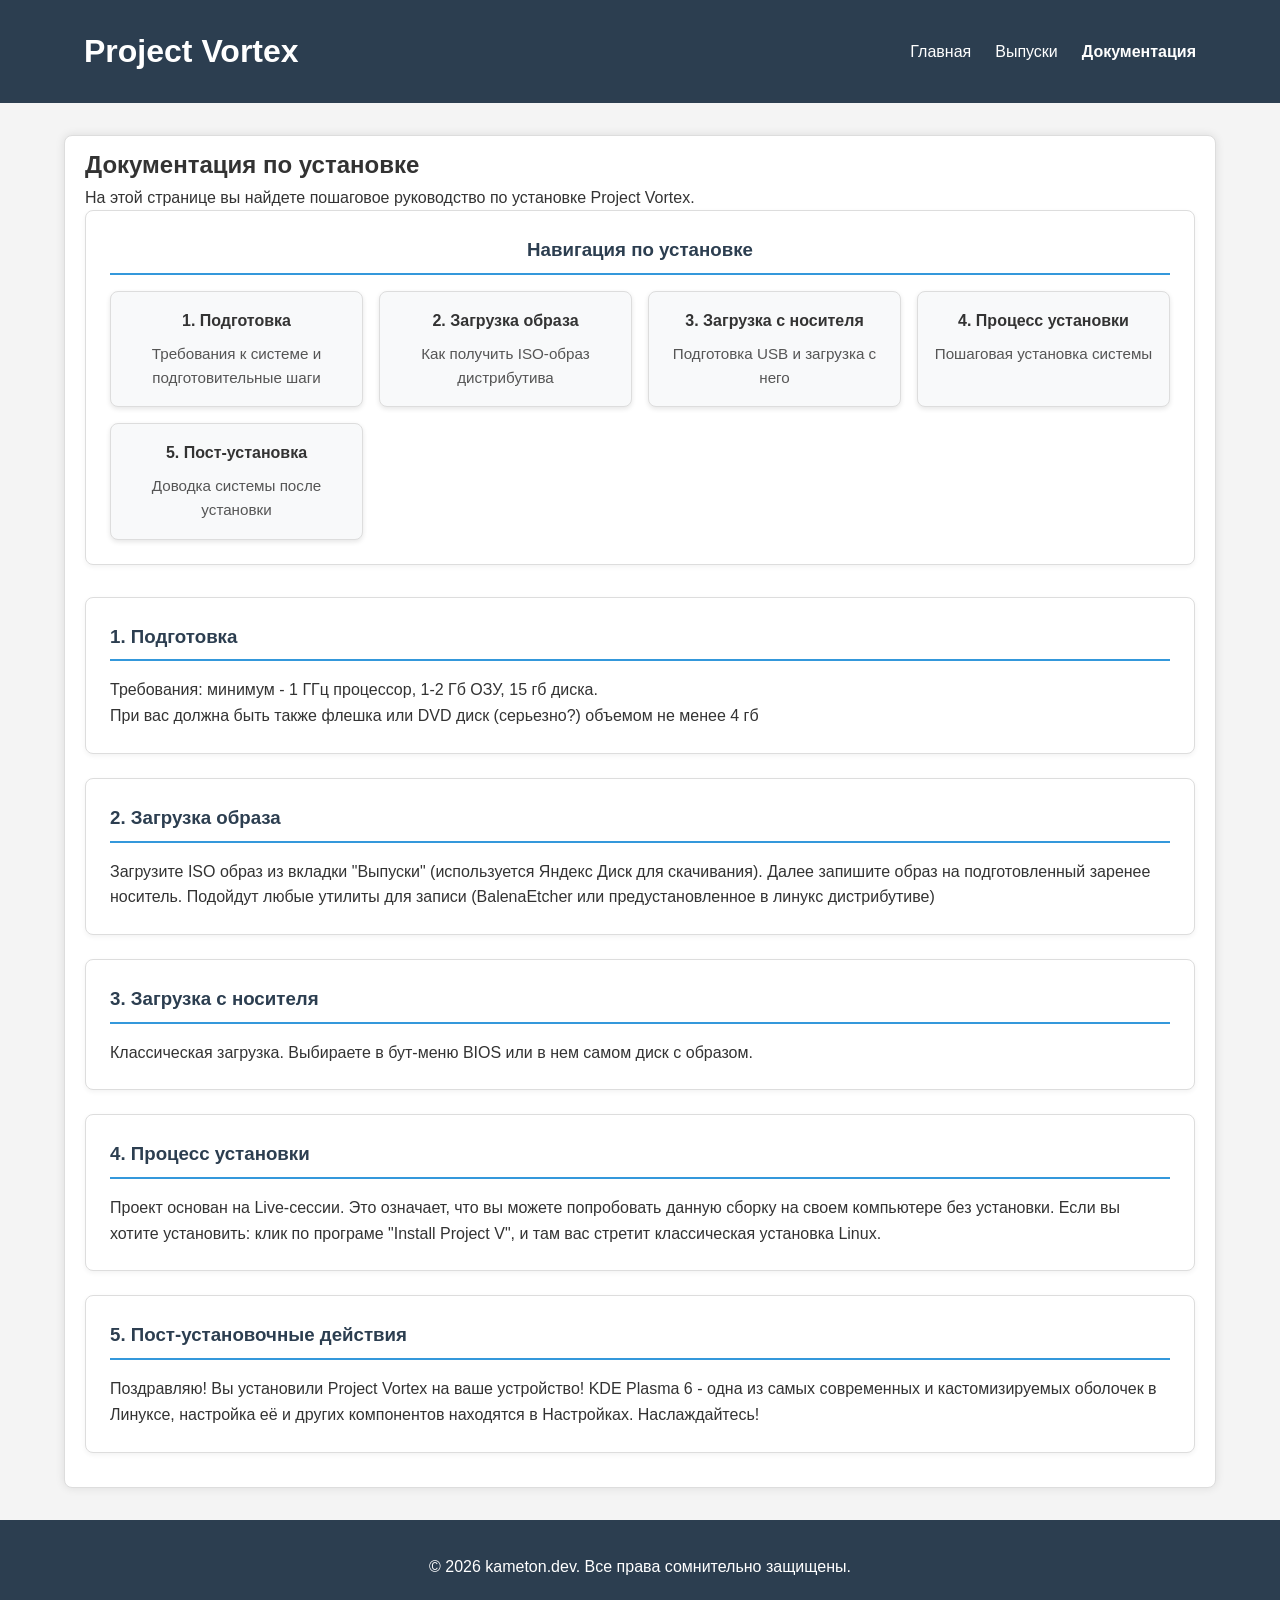
==== docs.html @ 434c221d "дкмо-версия сайта" ====
<!DOCTYPE html>
<html lang="ru">
<head>
    <meta charset="UTF-8">
    <meta name="viewport" content="width=device-width, initial-scale=1.0">
    <title>Документация по установке — Project-Vortex</title>
    <link rel="stylesheet" href="css/style.css">
</head>
<body>
    <header>
        <div class="container">
            <h1>Project Vortex</h1>
            <nav>
                <ul>
                    <li><a href="index.html">Главная</a></li>
                    <li><a href="releases.html">Выпуски</a></li>
                    <li><a href="docs.html">Документация</a></li>
                </ul>
            </nav>
        </div>
    </header>

    <main class="container">
        <h2>Документация по установке</h2>
        <p>На этой странице вы найдете пошаговое руководство по установке Project Vortex.</p>

        <section class="dashboard">
            <h3>Навигация по установке</h3>
            <div class="dashboard-grid">
                <a href="#prerequisites" class="dashboard-card">
                    <h4>1. Подготовка</h4>
                    <p>Требования к системе и подготовительные шаги</p>
                </a>
                <a href="#download" class="dashboard-card">
                    <h4>2. Загрузка образа</h4>
                    <p>Как получить ISO-образ дистрибутива</p>
                </a>
                <a href="#boot" class="dashboard-card">
                    <h4>3. Загрузка с носителя</h4>
                    <p>Подготовка USB и загрузка с него</p>
                </a>
                <a href="#install" class="dashboard-card">
                    <h4>4. Процесс установки</h4>
                    <p>Пошаговая установка системы</p>
                </a>
                <a href="#post-install" class="dashboard-card">
                    <h4>5. Пост-установка</h4>
                    <p>Доводка системы после установки</p>
                </a>
            </div>
        </section>

        <section id="prerequisites">
            <h3>1. Подготовка</h3>
            <p>Требования: минимум - 1 ГГц процессор, 1-2 Гб ОЗУ, 15 гб диска.  </p>
            <p>При вас должна быть также флешка или DVD диск (серьезно?) объемом не менее 4 гб  </p>
        </section>

        <section id="download">
            <h3>2. Загрузка образа</h3>
            <p>Загрузите ISO образ из вкладки "Выпуски" (используется Яндекс Диск для скачивания). Далее запишите образ на подготовленный заренее носитель. Подойдут любые утилиты для записи (BalenaEtcher или предустановленное в линукс дистрибутиве)</p>
        </section>

        <section id="boot">
            <h3>3. Загрузка с носителя</h3>
            <p>Классическая загрузка. Выбираете в бут-меню BIOS или в нем самом диск с образом.</p>
        </section>

        <section id="install">
            <h3>4. Процесс установки</h3>
            <p>Проект основан на Live-сессии. Это означает, что вы можете попробовать данную сборку на своем компьютере без установки. Если вы хотите установить: клик по програме "Install Project V", и там вас стретит классическая установка Linux.</p>
        </section>

        <section id="post-install">
            <h3>5. Пост-установочные действия</h3>
            <p>Поздравляю! Вы установили Project Vortex на ваше устройство! KDE Plasma 6 - одна из самых современных и кастомизируемых оболочек в Линуксе, настройка её и других компонентов находятся в Настройках. Наслаждайтесь!</p>
        </section>
    </main>

    <footer>
        <div class="container">
            <p>&copy; 2026 kameton.dev. Все права сомнительно защищены.</p>
        </div>
    </footer>
</body>
</html>
---- css/style.css ----
/* Документация и дашборд */
.dashboard {
    background-color: var(--container-bg);
    padding: 1.5rem;
    border-radius: 8px;
    border: 1px solid var(--border-color);
    margin-bottom: 2rem;
}

.dashboard h3 {
    color: var(--primary-color);
    margin-bottom: 1rem;
    text-align: center;
}

.dashboard-grid {
    display: grid;
    grid-template-columns: repeat(auto-fit, minmax(220px, 1fr));
    gap: 1rem;
}

.dashboard-card {
    background-color: #f8f9fa;
    border: 1px solid var(--border-color);
    border-radius: 8px;
    padding: 1rem;
    text-align: center;
    text-decoration: none;
    color: var(--text-color);
    transition: all 0.3s ease;
    box-shadow: 0 2px 5px rgba(0,0,0,0.1);
}

.dashboard-card:hover {
    background-color: var(--secondary-color);
    color: #fff;
    transform: translateY(-2px);
    box-shadow: 0 4px 8px rgba(0,0,0,0.15);
}

.dashboard-card h4 {
    margin-bottom: 0.5rem;
    color: inherit;
}

.dashboard-card p {
    font-size: 0.95rem;
    color: #555;
}

.dashboard-card:hover p {
    color: #cce5ff;
}

/* Улучшенное форматирование секций */
main section {
    background-color: var(--container-bg);
    padding: 1.5rem;
    border-radius: 8px;
    border: 1px solid var(--border-color);
    margin-bottom: 1.5rem;
    box-shadow: 0 2px 5px rgba(0,0,0,0.05);
}

main h3 {
    color: var(--primary-color);
    margin-bottom: 1rem;
    padding-bottom: 0.5rem;
    border-bottom: 2px solid var(--secondary-color);
}

/* Подсветка активного пункта навигации */
nav ul li a[href="docs.html"] {
    font-weight: bold;
}

/* Адаптивность дашборда */
@media (max-width: 768px) {
    .dashboard-grid {
        grid-template-columns: 1fr;
    }
}

@media (max-width: 480px) {
    .dashboard {
        padding: 1rem;
    }

    .dashboard-card {
        padding: 0.75rem;
    }

    .dashboard-card h4 {
        font-size: 1.1rem;
    }
}

/* Общие стили */
:root {
    --primary-color: #2c3e50;
    --secondary-color: #3498db;
    --accent-color: #e74c3c;
    --text-color: #333;
    --bg-color: #f4f4f4;
    --container-bg: #fff;
    --border-color: #ddd;
}

* {
    margin: 0;
    padding: 0;
    box-sizing: border-box;
}

body {
    font-family: 'Segoe UI', Tahoma, Geneva, Verdana, sans-serif;
    line-height: 1.6;
    color: var(--text-color);
    background-color: var(--bg-color);
}

.container {
    width: 90%;
    max-width: 1200px;
    margin: 0 auto;
    padding: 10px 20px;
    background-color: var(--container-bg);
    border: 1px solid var(--border-color);
    border-radius: 8px;
    box-shadow: 0 0 10px rgba(0,0,0,0.1);
}

/* Шапка */
header {
    background-color: var(--primary-color);
    color: #fff;
    padding: 1rem 0;
    margin-bottom: 2rem;
}

header .container {
    display: flex;
    justify-content: space-between;
    align-items: center;
    background-color: transparent;
    border: none;
    box-shadow: none;
}

header h1 {
    font-size: 2rem;
}

nav ul {
    list-style: none;
    display: flex;
}

nav ul li {
    margin-left: 1.5rem;
}

nav ul li a {
    color: #fff;
    text-decoration: none;
    font-weight: 500;
    transition: color 0.3s ease;
}

nav ul li a:hover {
    color: var(--secondary-color);
}

/* Основное содержимое */
main {
    padding: 2rem 0;
}

.hero, .features, .get-started, .release, .notes {
    margin-bottom: 2rem;
}

.hero h2, .features h2, .get-started h2, .release h3, .notes h3 {
    color: var(--primary-color);
    margin-bottom: 1rem;
}

.features ul {
    margin-left: 1.5rem;
}

.features li {
    margin-bottom: 0.5rem;
}

/* Кнопки */
.btn {
    display: inline-block;
    background-color: var(--secondary-color);
    color: #fff;
    padding: 0.5rem 1rem;
    text-decoration: none;
    border-radius: 5px;
    font-weight: 500;
    transition: background-color 0.3s ease;
}

.btn:hover {
    background-color: #2980b9;
}

.btn.disabled {
    background-color: #5e5e5e;
    cursor: not-allowed;
}

/* Секции выпусков */
.release {
    border-left: 4px solid var(--secondary-color);
    padding-left: 1rem;
}

.release h3 {
    color: var(--secondary-color);
}

.release ul {
    margin: 0.5rem 0 1rem 1.5rem;
}

.release li {
    margin-bottom: 0.3rem;
}

/* Подвал */
footer {
    background-color: var(--primary-color);
    color: #fff;
    text-align: center;
    padding: 1.5rem 0;
    margin-top: 2rem;
}

footer .container {
    background-color: transparent;
    border: none;
    box-shadow: none;
}

/* Адаптивность */
@media (max-width: 768px) {
    header .container {
        flex-direction: column;
        text-align: center;
    }

    nav ul {
        margin-top: 1rem;
    }

    nav ul li {
        margin: 0 0.5rem;
    }

    .hero h2 {
        font-size: 1.75rem;
    }
}

@media (max-width: 480px) {
    .container {
        width: 95%;
        padding: 0 10px;
    }

    header h1 {
        font-size: 1.75rem;
    }

    nav ul li {
        margin: 0 0.25rem;
    }

    .btn {
        padding: 0.5rem 1rem;
        font-size: 0.9rem;
    }
}
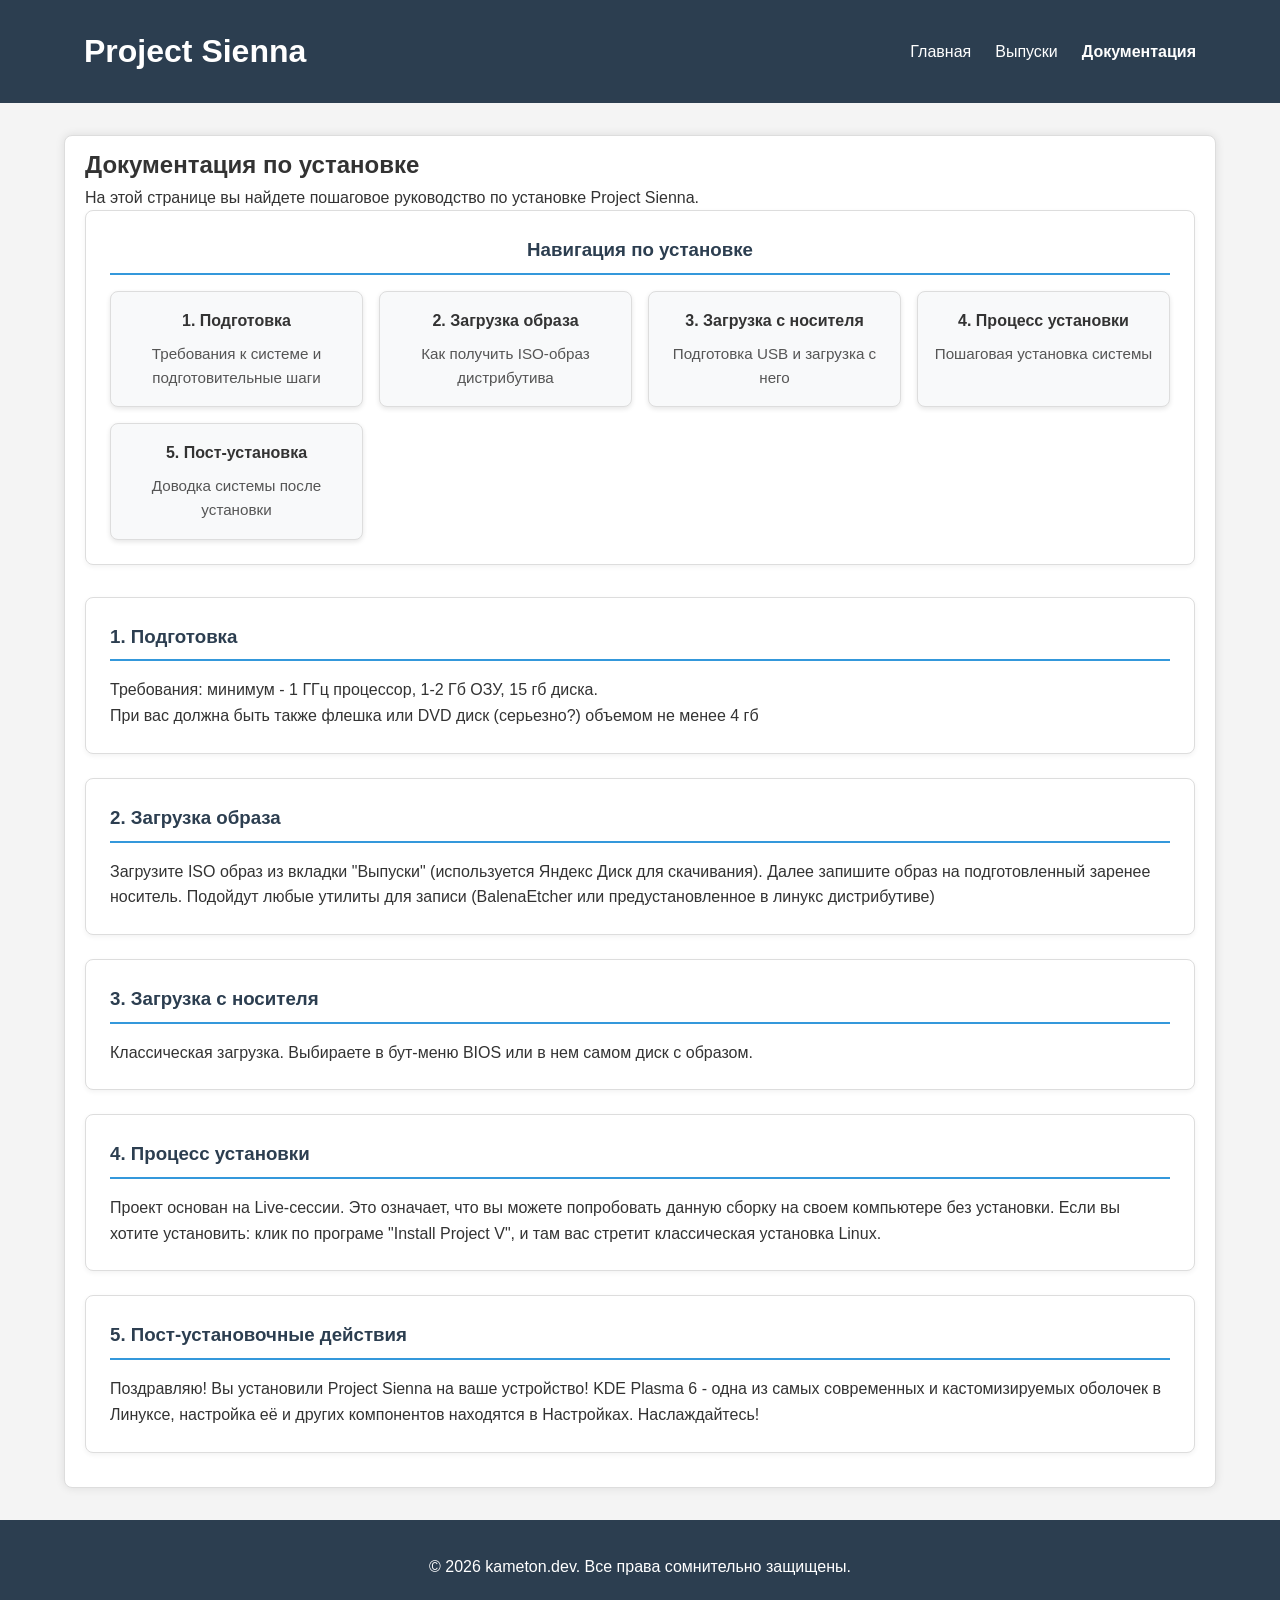
==== commit c7b29303: "изменение названия проекта с Vortex на Sienna" ====
--- a/docs.html
+++ b/docs.html
@@ -3,13 +3,13 @@
 <head>
     <meta charset="UTF-8">
     <meta name="viewport" content="width=device-width, initial-scale=1.0">
-    <title>Документация по установке — Project-Vortex</title>
+    <title>Документация по установке — Project Sienna</title>
     <link rel="stylesheet" href="css/style.css">
 </head>
 <body>
     <header>
         <div class="container">
-            <h1>Project Vortex</h1>
+            <h1>Project Sienna</h1>
             <nav>
                 <ul>
                     <li><a href="index.html">Главная</a></li>
@@ -22,7 +22,7 @@
 
     <main class="container">
         <h2>Документация по установке</h2>
-        <p>На этой странице вы найдете пошаговое руководство по установке Project Vortex.</p>
+        <p>На этой странице вы найдете пошаговое руководство по установке Project Sienna.</p>
 
         <section class="dashboard">
             <h3>Навигация по установке</h3>
@@ -73,7 +73,7 @@
 
         <section id="post-install">
             <h3>5. Пост-установочные действия</h3>
-            <p>Поздравляю! Вы установили Project Vortex на ваше устройство! KDE Plasma 6 - одна из самых современных и кастомизируемых оболочек в Линуксе, настройка её и других компонентов находятся в Настройках. Наслаждайтесь!</p>
+            <p>Поздравляю! Вы установили Project Sienna на ваше устройство! KDE Plasma 6 - одна из самых современных и кастомизируемых оболочек в Линуксе, настройка её и других компонентов находятся в Настройках. Наслаждайтесь!</p>
         </section>
     </main>
 
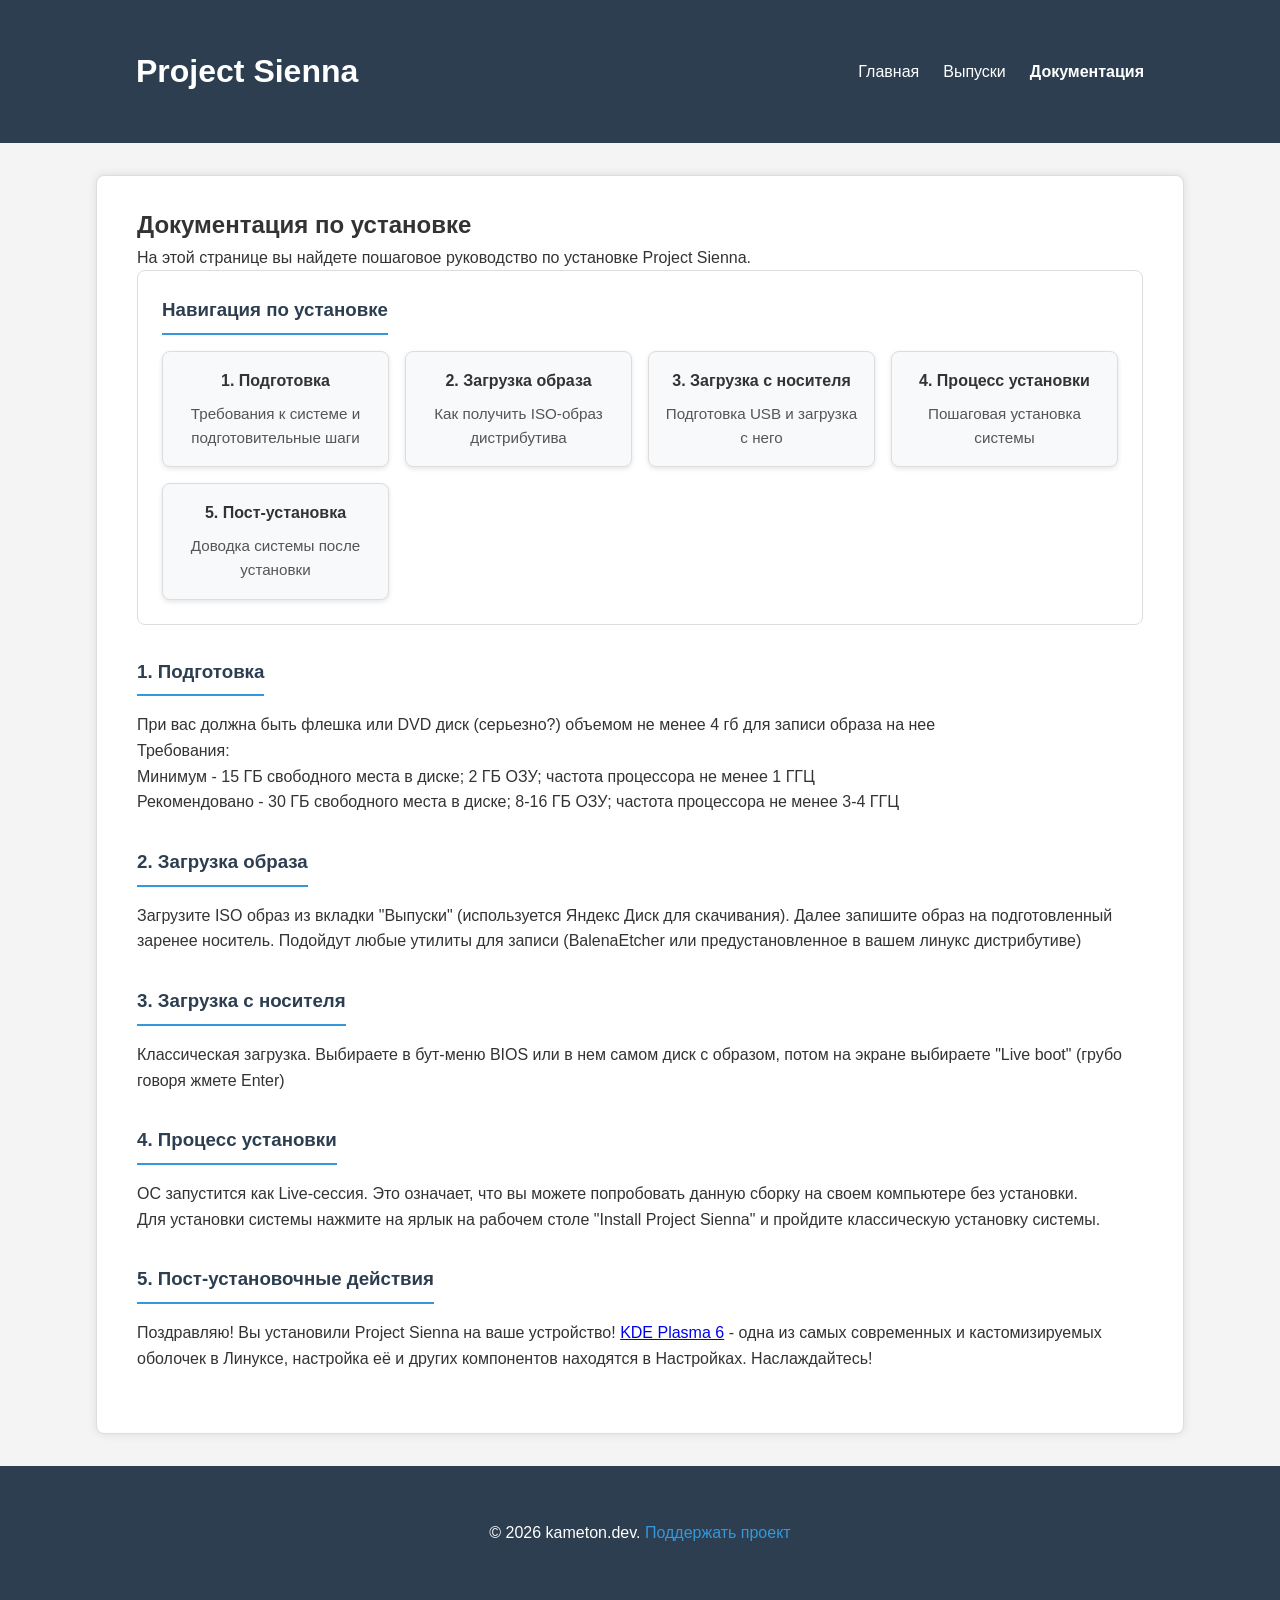
==== commit 9501a032: "добавлена ссылка для поддержки проекта" ====
--- a/docs.html
+++ b/docs.html
@@ -5,6 +5,7 @@
     <meta name="viewport" content="width=device-width, initial-scale=1.0">
     <title>Документация по установке — Project Sienna</title>
     <link rel="stylesheet" href="css/style.css">
+    <link rel="icon" href="images/sienna-logo.png" type="image/png">
 </head>
 <body>
     <header>
@@ -52,34 +53,38 @@
 
         <section id="prerequisites">
             <h3>1. Подготовка</h3>
-            <p>Требования: минимум - 1 ГГц процессор, 1-2 Гб ОЗУ, 15 гб диска.  </p>
-            <p>При вас должна быть также флешка или DVD диск (серьезно?) объемом не менее 4 гб  </p>
+            <p>При вас должна быть флешка или DVD диск (серьезно?) объемом не менее 4 гб для записи образа на нее</p>
+            <p>Требования:</p>
+            <p>Минимум - 15 ГБ свободного места в диске;  2 ГБ ОЗУ; частота процессора не менее 1 ГГЦ</p>
+            <p>Рекомендовано - 30 ГБ свободного места в диске;  8-16 ГБ ОЗУ; частота процессора не менее 3-4 ГГЦ</p>
+            
         </section>
 
         <section id="download">
             <h3>2. Загрузка образа</h3>
-            <p>Загрузите ISO образ из вкладки "Выпуски" (используется Яндекс Диск для скачивания). Далее запишите образ на подготовленный заренее носитель. Подойдут любые утилиты для записи (BalenaEtcher или предустановленное в линукс дистрибутиве)</p>
+            <p>Загрузите ISO образ из вкладки "Выпуски" (используется Яндекс Диск для скачивания). Далее запишите образ на подготовленный заренее носитель. Подойдут любые утилиты для записи (BalenaEtcher или предустановленное в вашем линукс дистрибутиве)</p>
         </section>
 
         <section id="boot">
             <h3>3. Загрузка с носителя</h3>
-            <p>Классическая загрузка. Выбираете в бут-меню BIOS или в нем самом диск с образом.</p>
+            <p>Классическая загрузка. Выбираете в бут-меню BIOS или в нем самом диск с образом, потом на экране выбираете "Live boot" (грубо говоря жмете Enter)</p>
         </section>
 
         <section id="install">
             <h3>4. Процесс установки</h3>
-            <p>Проект основан на Live-сессии. Это означает, что вы можете попробовать данную сборку на своем компьютере без установки. Если вы хотите установить: клик по програме "Install Project V", и там вас стретит классическая установка Linux.</p>
+            <p>ОС запустится как Live-сессия. Это означает, что вы можете попробовать данную сборку на своем компьютере без установки.</p>
+            <p>Для установки системы нажмите на ярлык на рабочем столе "Install Project Sienna" и пройдите классическую установку системы.</p>
         </section>
 
         <section id="post-install">
             <h3>5. Пост-установочные действия</h3>
-            <p>Поздравляю! Вы установили Project Sienna на ваше устройство! KDE Plasma 6 - одна из самых современных и кастомизируемых оболочек в Линуксе, настройка её и других компонентов находятся в Настройках. Наслаждайтесь!</p>
+            <p>Поздравляю! Вы установили Project Sienna на ваше устройство! <a href="https://pay.cloudtips.ru/p/17bc3e52" target="_blank">KDE Plasma 6</a> - одна из самых современных и кастомизируемых оболочек в Линуксе, настройка её и других компонентов находятся в Настройках. Наслаждайтесь!</p>
         </section>
     </main>
 
     <footer>
         <div class="container">
-            <p>&copy; 2026 kameton.dev. Все права сомнительно защищены.</p>
+            <p>&copy; 2026 kameton.dev. <a href="https://pay.cloudtips.ru/p/17bc3e52" target="_blank">Поддержать проект</a></p>
         </div>
     </footer>
 </body>
--- a/css/style.css
+++ b/css/style.css
@@ -54,19 +54,15 @@
 
 /* Улучшенное форматирование секций */
 main section {
-    background-color: var(--container-bg);
-    padding: 1.5rem;
-    border-radius: 8px;
-    border: 1px solid var(--border-color);
-    margin-bottom: 1.5rem;
-    box-shadow: 0 2px 5px rgba(0,0,0,0.05);
+    margin-bottom: 2rem;
 }
 
 main h3 {
     color: var(--primary-color);
     margin-bottom: 1rem;
+    border-bottom: 2px solid var(--secondary-color);
     padding-bottom: 0.5rem;
-    border-bottom: 2px solid var(--secondary-color);
+    display: inline-block;
 }
 
 /* Подсветка активного пункта навигации */
@@ -120,10 +116,10 @@
 }
 
 .container {
-    width: 90%;
-    max-width: 1200px;
+    width: 85%;
+    max-width: 1300px;
     margin: 0 auto;
-    padding: 10px 20px;
+    padding: 30px 40px;
     background-color: var(--container-bg);
     border: 1px solid var(--border-color);
     border-radius: 8px;
@@ -232,6 +228,49 @@
     margin-bottom: 0.3rem;
 }
 
+/* Секция полезных ссылок и проектов */
+.links,
+.projects {
+    margin-bottom: 2rem;
+}
+
+.links h2,
+.projects h2 {
+    color: var(--primary-color);
+    margin-bottom: 1rem;
+    border-bottom: 2px solid var(--secondary-color);
+    padding-bottom: 0.5rem;
+    display: inline-block;
+}
+
+.links ul,
+.projects ul {
+    margin-left: 1.5rem;
+    margin-top: 1rem;
+    margin-bottom: 0;
+}
+
+.links li,
+.projects li {
+    margin-bottom: 0.5rem;
+}
+
+.links a,
+.projects a,
+footer a {
+    color: var(--secondary-color);
+    text-decoration: none;
+    font-weight: 500;
+    transition: color 0.3s ease;
+}
+
+.links a:hover,
+.projects a:hover,
+footer a:hover {
+    color: var(--accent-color);
+    text-decoration: underline;
+}
+
 /* Подвал */
 footer {
     background-color: var(--primary-color);
@@ -265,12 +304,23 @@
     .hero h2 {
         font-size: 1.75rem;
     }
+
+    .container {
+        background-color: transparent;
+        border: none;
+        box-shadow: none;
+        width: 95%;
+        padding: 20px;
+    }
 }
 
 @media (max-width: 480px) {
     .container {
+        background-color: transparent;
+        border: none;
+        box-shadow: none;
         width: 95%;
-        padding: 0 10px;
+        padding: 20px;
     }
 
     header h1 {
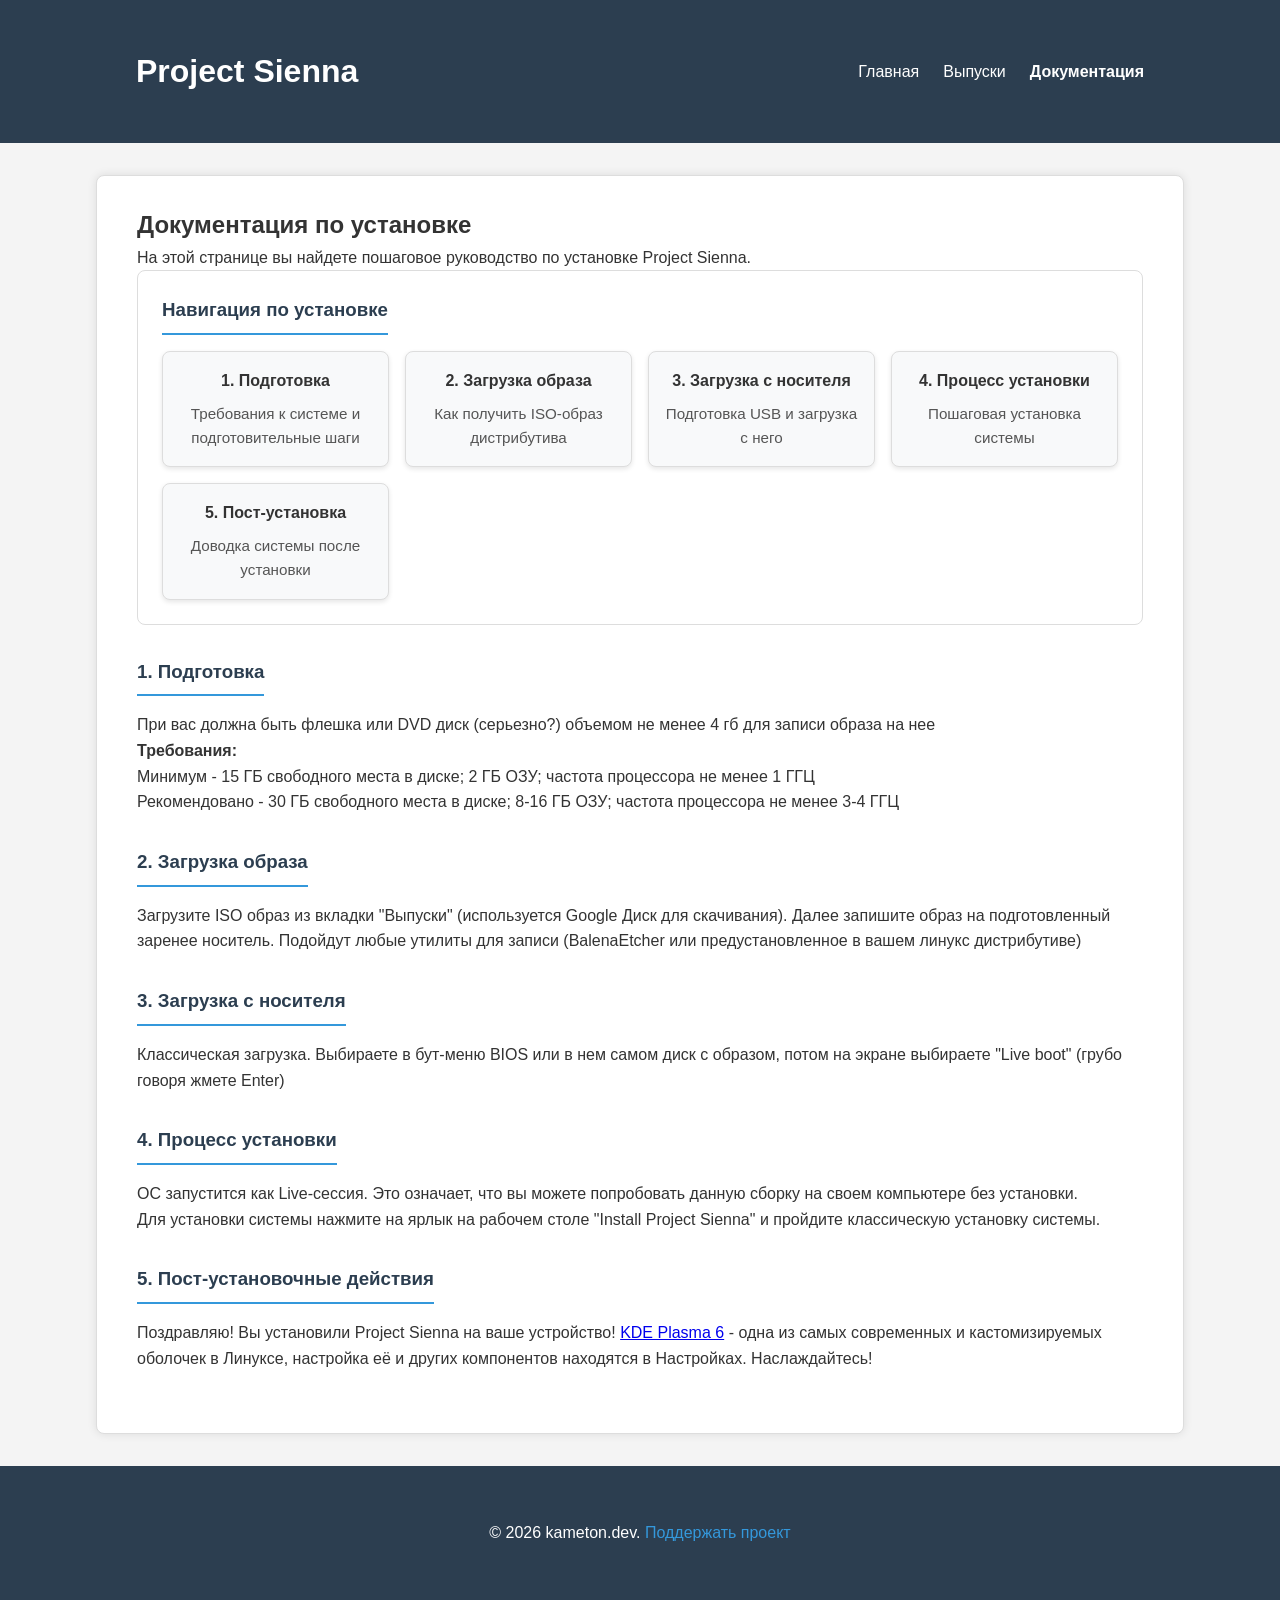
==== commit a695a1e0: "Update docs.html корректировка документации" ====
--- a/docs.html
+++ b/docs.html
@@ -54,7 +54,7 @@
         <section id="prerequisites">
             <h3>1. Подготовка</h3>
             <p>При вас должна быть флешка или DVD диск (серьезно?) объемом не менее 4 гб для записи образа на нее</p>
-            <p>Требования:</p>
+            <p><strong>Требования:</strong></p>
             <p>Минимум - 15 ГБ свободного места в диске;  2 ГБ ОЗУ; частота процессора не менее 1 ГГЦ</p>
             <p>Рекомендовано - 30 ГБ свободного места в диске;  8-16 ГБ ОЗУ; частота процессора не менее 3-4 ГГЦ</p>
             
@@ -62,7 +62,7 @@
 
         <section id="download">
             <h3>2. Загрузка образа</h3>
-            <p>Загрузите ISO образ из вкладки "Выпуски" (используется Яндекс Диск для скачивания). Далее запишите образ на подготовленный заренее носитель. Подойдут любые утилиты для записи (BalenaEtcher или предустановленное в вашем линукс дистрибутиве)</p>
+            <p>Загрузите ISO образ из вкладки "Выпуски" (используется Google Диск для скачивания). Далее запишите образ на подготовленный заренее носитель. Подойдут любые утилиты для записи (BalenaEtcher или предустановленное в вашем линукс дистрибутиве)</p>
         </section>
 
         <section id="boot">
@@ -88,4 +88,4 @@
         </div>
     </footer>
 </body>
-</html>+</html>
